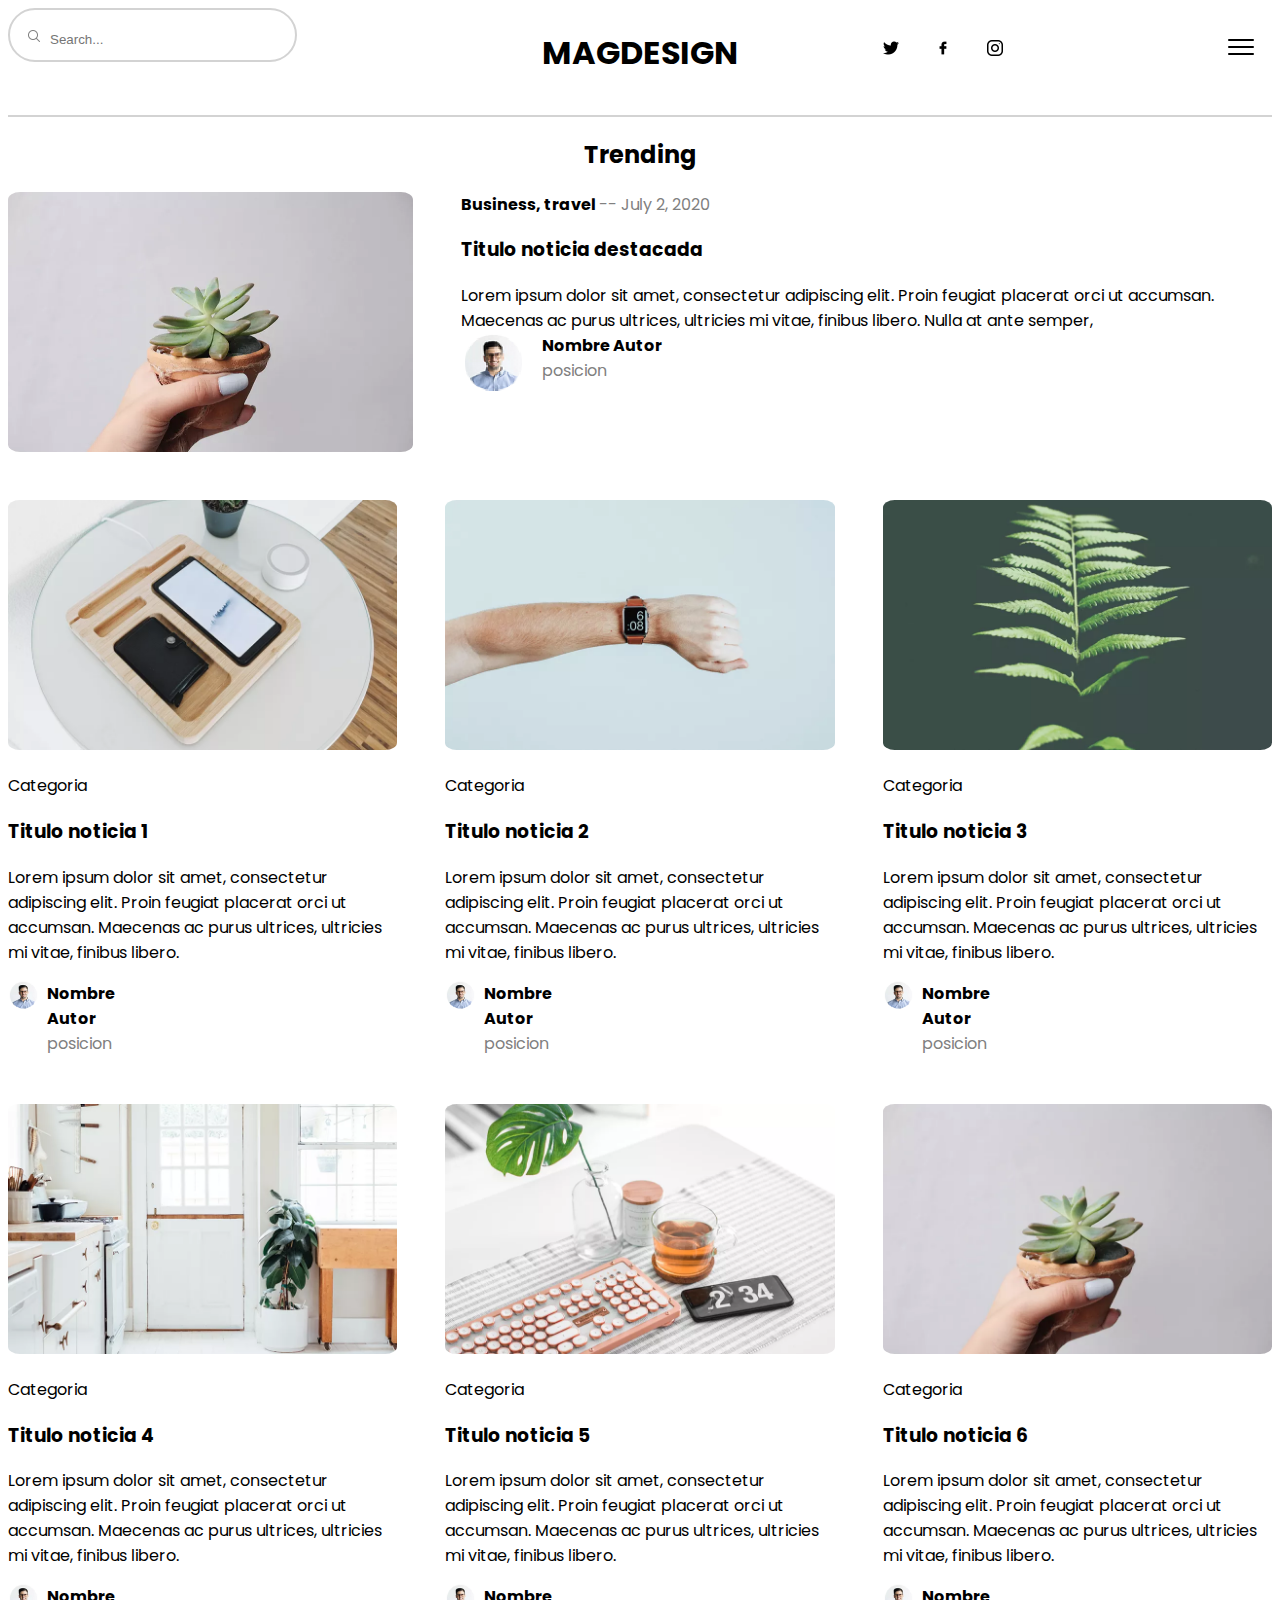
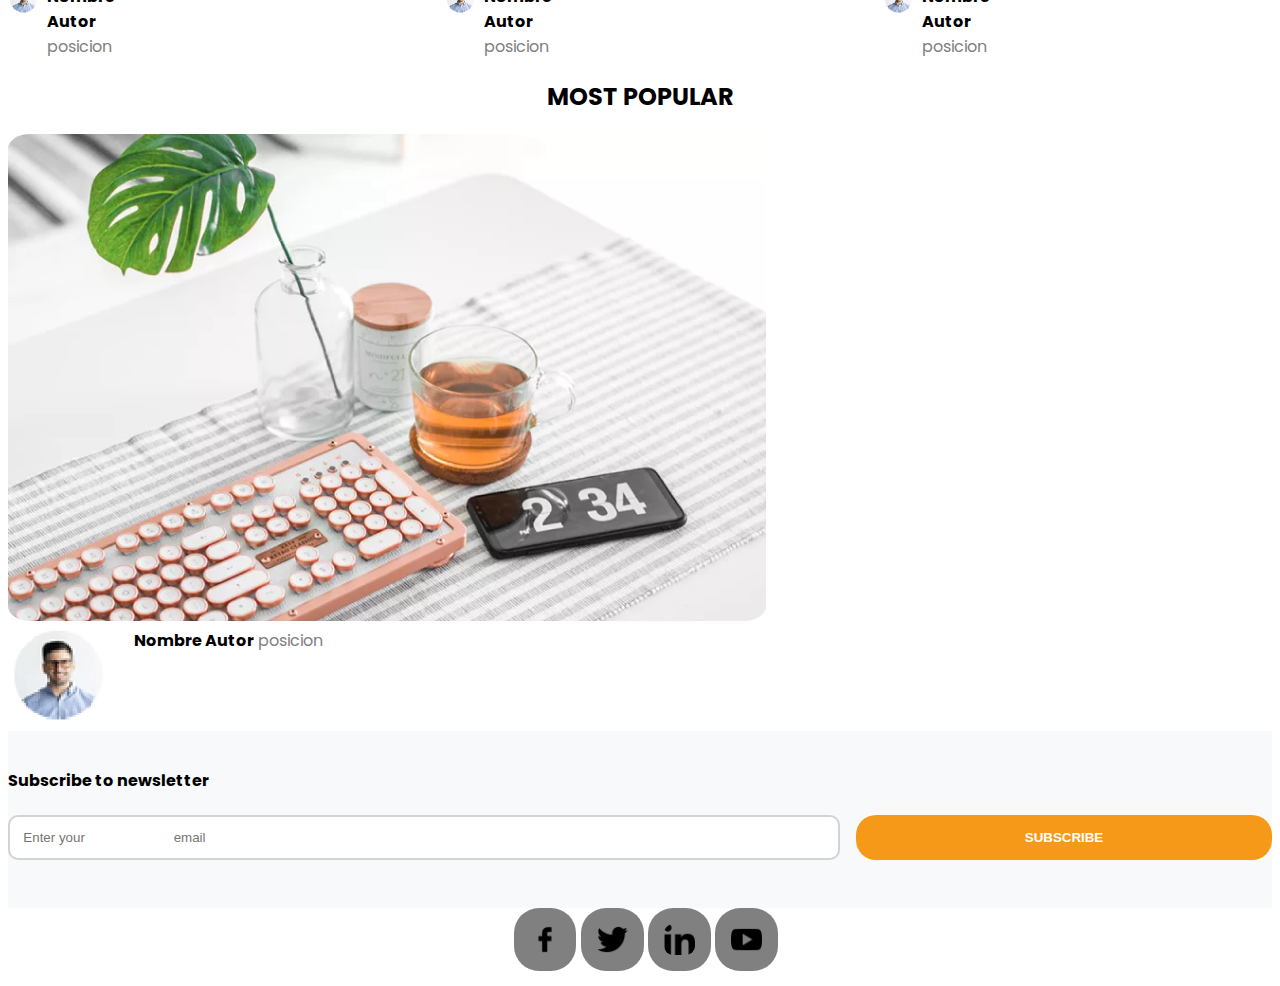
==== periodico.html @ 3c038832 "mod 6" ====
<!DOCTYPE html>
<html lang="es">

    <link rel="stylesheet" href="estilos_periodico.css">
    <head>
        <meta charset="UTF-8">
        <meta http-equiv="X-UA-Compatible" content="IE=edge">
        <meta name="viewport" content="width=device-width, initial-scale=1.0">
        <title>Periodico</title>

    </head>
    <body>
        <!--Barra navegacion-->
        <nav>
            <section class="barra-navegacion">
                <section class="barra-busqueda">
                    <img class="icono-busqueda" src="img/lupa.png">
                    <input type="text" class="entrada-barra-busqeda"
                        placeholder="Search...">
                </section>
                <section>
                    <h1>MAGDESIGN</h1>
                </section>
                <section class="menu">
                    <section>
                        <img class="logos" src="/img/Twitter.png" alt="">

                        <img class="logos" src="img/Facebook.png" alt="">

                        <img class="logos" src="img/Instagram.png" alt="">
                    </section>

                    <img class="menu-burger" src="/img/burger.png" alt="">
                </section>
            </section>
        </nav>

        <main class="contenido-index">
            <!-- noticia destacada -->
            <section class="noticia-trending">
                <h2>Trending</h2>
                <section class="grid-container-trending">

                    <img src="/img/img_2.jpg.jpg"
                        class="imagen-noticia-trending">
                    <article>
                        <label class="categoria-noticia">Business, travel
                        </label>
                        <label class="fecha">-- July 2, 2020</label>
                        <h3>
                            Titulo noticia destacada
                        </h3>
                        <label class="texto-noticia-destacada">
                            Lorem ipsum dolor sit amet, consectetur adipiscing
                            elit.
                            Proin feugiat placerat orci ut accumsan. Maecenas ac
                            purus ultrices,
                            ultricies mi vitae, finibus libero. Nulla at ante
                            semper,
                        </label>

                        <section class="autor">
                            <picture>
                                <img src="/img/autor.png" alt="Imagen-Autor"
                                    class="imagen-autor">
                            </picture>
                            <section>
                                <label class="nombre-autor">Nombre Autor</label>
                                <label class="posicion">posicion</label>
                            </section>
                        </section>

                    </article>


                </section>
            </section>
            <!-- noticias normales -->
            <section class="noticias">

                <article class="articulo-noticia1">
                    <picture>
                        <img src="/img/img_3.jpg.jpg" alt="imagen-noticia"
                            class="imagen-noticia">
                    </picture>
                    <section>
                        <p class="categoria">Categoria</p>
                        <h3>Titulo noticia 1</h3>
                        <p>Lorem ipsum dolor sit amet,
                            consectetur adipiscing elit.
                            Proin feugiat placerat orci ut accumsan.
                            Maecenas ac purus ultrices,
                            ultricies mi vitae,
                            finibus libero.</p> </section>
                    <section class="autor">
                        <picture>
                            <img src="/img/autor.png" alt="Imagen-Autor"
                                class="imagen-autor">
                        </picture>
                        <section>
                            <label class="nombre-autor">Nombre Autor</label>
                            <label class="posicion">posicion</label>
                        </section>
                    </section>
                </article>

                <article class="articulo-noticia2">
                    <picture>
                        <img src="/img/img_4.jpg.jpg" alt="imagen-noticia"
                            class="imagen-noticia">
                    </picture>
                    <section>
                        <p class="categoria">Categoria</p>
                        <h3>Titulo noticia 2</h3>
                        <p>Lorem ipsum dolor sit amet,
                            consectetur adipiscing elit.
                            Proin feugiat placerat orci ut accumsan.
                            Maecenas ac purus ultrices,
                            ultricies mi vitae,
                            finibus libero.</p> </section>
                    <section class="autor">
                        <picture>
                            <img src="/img/autor.png" alt="Imagen-Autor"
                                class="imagen-autor">
                        </picture>
                        <section>
                            <label class="nombre-autor">Nombre Autor</label>
                            <label class="posicion">posicion</label>
                        </section>
                    </section>
                </article>

                <article class="articulo-noticia3">
                    <picture>
                        <img src="/img/img_5.jpg.jpg" alt="imagen-noticia"
                            class="imagen-noticia">
                    </picture>
                    <section>
                        <p class="categoria">Categoria</p>
                        <h3>Titulo noticia 3</h3>
                        <p>Lorem ipsum dolor sit amet,
                            consectetur adipiscing elit.
                            Proin feugiat placerat orci ut accumsan.
                            Maecenas ac purus ultrices,
                            ultricies mi vitae,
                            finibus libero.</p>
                    </section>
                    <section class="autor">
                        <picture>
                            <img src="/img/autor.png" alt="Imagen-Autor"
                                class="imagen-autor">
                        </picture>
                        <section>
                            <label class="nombre-autor">Nombre Autor</label>
                            <label class="posicion">posicion</label>
                        </section>
                    </section>
                </article>

                <article class="articulo-noticia1">
                    <picture>
                        <img src="/img/img_6.jpg.jpg" alt="imagen-noticia"
                            class="imagen-noticia">
                    </picture>
                    <section>
                        <p class="categoria">Categoria</p>
                        <h3>Titulo noticia 4</h3>
                        <p>Lorem ipsum dolor sit amet,
                            consectetur adipiscing elit.
                            Proin feugiat placerat orci ut accumsan.
                            Maecenas ac purus ultrices,
                            ultricies mi vitae,
                            finibus libero.</p> </section>
                    <section class="autor">
                        <picture>
                            <img src="/img/autor.png" alt="Imagen-Autor"
                                class="imagen-autor">
                        </picture>
                        <section>
                            <label class="nombre-autor">Nombre Autor</label>
                            <label class="posicion">posicion</label>
                        </section>
                    </section>
                </article>

                <article class="articulo-noticia2">
                    <picture>
                        <img src="/img/img_7.jpg.jpg" alt="imagen-noticia"
                            class="imagen-noticia">
                    </picture>
                    <section>
                        <p class="categoria">Categoria</p>
                        <h3>Titulo noticia 5</h3>
                        <p>Lorem ipsum dolor sit amet,
                            consectetur adipiscing elit.
                            Proin feugiat placerat orci ut accumsan.
                            Maecenas ac purus ultrices,
                            ultricies mi vitae,
                            finibus libero.</p> </section>
                    <section class="autor">
                        <picture>
                            <img src="/img/autor.png" alt="Imagen-Autor"
                                class="imagen-autor">
                        </picture>
                        <section>
                            <label class="nombre-autor">Nombre Autor</label>
                            <label class="posicion">posicion</label>
                        </section>
                    </section>
                </article>

                <article class="articulo-noticia3">
                    <picture>
                        <img src="/img/img_2.jpg.jpg" alt="imagen-noticia"
                            class="imagen-noticia">
                    </picture>
                    <section>
                        <p class="categoria">Categoria</p>
                        <h3>Titulo noticia 6</h3>
                        <p>Lorem ipsum dolor sit amet,
                            consectetur adipiscing elit.
                            Proin feugiat placerat orci ut accumsan.
                            Maecenas ac purus ultrices,
                            ultricies mi vitae,
                            finibus libero.</p>
                    </section>
                    <section class="autor">
                        <picture>
                            <img src="/img/autor.png" alt="Imagen-Autor"
                                class="imagen-autor">
                        </picture>
                        <section>
                            <label class="nombre-autor">Nombre Autor</label>
                            <label class="posicion">posicion</label>
                        </section>
                    </section>
                </article>



            </section>

            <!--Most Popular post-->
            <section class="publicacion-popular">
                <h2>MOST POPULAR</h2>  
                <img class="imagen-publicacion-popular" src="/img/img_7.jpg.jpg"
                    alt="">
                <section class="autor">
                    <picture>
                        <img src="/img/autor.png" alt="Imagen-Autor"
                            class="imagen-autor">
                    </picture>
                    <section>
                        <label class="nombre-autor">Nombre Autor</label>
                        <label class="posicion">posicion</label>
                    </section>
                </section>
            </section>


            <!--subscripcion-->


        </main>
        <section class="subscripcion">
            <section class="contenido-subscripcion">
                <h4>Subscribe to newsletter</h4>
                <section class="formulario-subscripcion">
                    <input type="email" class="email" placeholder="Enter your
                        email">
                    <input type="submit" class="btSubscripcion"
                        value="SUBSCRIBE">
                </section>
            </section>
        </section>
        <!--pie-->

        <footer>
            <section class="contenido-index">
                <section class="redes-sociales">
                    <picture>
                        <img class="logo-redes" src="/img/Facebook.png" alt="">
                    </picture>
                    <picture>
                        <img class="logo-redes" src="/img/Twitter.png" alt="">
                    </picture>
                    <picture>
                        <img class="logo-redes" src="/img/linkedin.png" alt="">
                    </picture>
                    <picture>
                        <img class="logo-redes" src="/img/youtube.png" alt="">
                    </picture>
                </section>
            </section>
        </footer>
    </body>
</html>
---- estilos_periodico.css ----
@import url('https://fonts.googleapis.com/css?family=Poppins');

body {
    font-family: 'Poppins';
}

.contenido-index {
    max-width: 1320px;
    margin: auto;
}

.grid-container-trending {
    display: grid;
    grid-template-columns: 1fr 2fr;
    gap: 3em;
}

h2 {
    font-weight: bold;
    text-align: center;
}

.imagen-noticia-trending {
    max-width: 100%;
    height: auto;
}

.autor {
    display: grid;
    grid-template-columns: 1fr 2fr;
    width: 30%;
}

.nombre-autor {
    font-weight: bold;
}

.posicion {
    color: grey;
}

.imagen-autor {
    max-width: 80%;
    height: auto;
}

.categoria-noticia {
    font-weight: bold;
}

.fecha {
    color: grey;
}

.noticias {
    display: grid;
    grid-template-columns: repeat(3, 1fr);
    gap: 3em;
    margin-top: 3em;
}

.imagen-noticia {
    width: 100%;
    height: auto;

}

img {
    border-radius: 3%;
}

.imagen-publicacion-popular {
    width: 60%;
    height: auto;
}

.subscripcion {
    background-color: #f8f9fa;
}

.most-popular{
        font-weight: bold;
        padding-top: 2em;
}

.contenido-subscripcion {
    max-width: 1320px;
    margin: auto;
    padding-top: 1em;
    padding-bottom: 3em;
}

.formulario-subscripcion {
    display: grid;
    grid-template-columns: 2fr 1fr;
    gap: 1em;
}

.email {
    border-style: solid;
    border-radius: 10px;
    padding: 1em;
    border-color: lightgray;

}

.btSubscripcion {
    background-color: #f79918;
    border-color: transparent;
    border-radius: 20px;
    color: white;
    font-weight: bold;
}

nav {
    border-bottom: 2px solid lightgray;
    padding-bottom: 1em;

}

.barra-navegacion {
    max-width: 1320px;
    margin: auto;
    display: grid;
    grid-template-columns: 1fr 1fr 1fr;
}

.barra-busqueda {
    border: 2px solid lightgray;
    border-radius: 50px;
    padding: 1em;
    width: 60%;
    height: 20%;
}

.menu {
    display: grid;
    grid-template-columns: 1fr 1fr;
    padding: 1em;
    
}

.logos {
    width: 1em;
    height: auto;
    border-radius: 40%;
    padding: 1em;
}

.menu-burger {
    padding-top: 0.5em;
    margin-left: auto;
}

h1 {
    text-align: center;
}

.entrada-barra-busqeda {
    border-color: transparent;
    width: auto;
}

.icono-busqueda {
    opacity: 50%;
    width: 1em;
    height: auto;
}

.redes-sociales {
    display: grid;
    grid-template-columns: 1fr 1fr 1fr 1fr;
    width: 20%;
    gap: 1em;
    margin: auto;

}

.logo-redes {
    width: 60%;
    height: auto;
    background-color: gray;
    border-radius: 40%;
    padding: 1em;

}

/* responsive */

@media only screen and (max-width: 480px){
 
    .noticias {
        grid-template-columns: repeat(1, 1fr);
    }

    .imagen-publicacion-popular {
        width: 100%;
        height: auto;
    }

    .grid-container-trending {
        display: block;
        gap: 3em;
    }
}
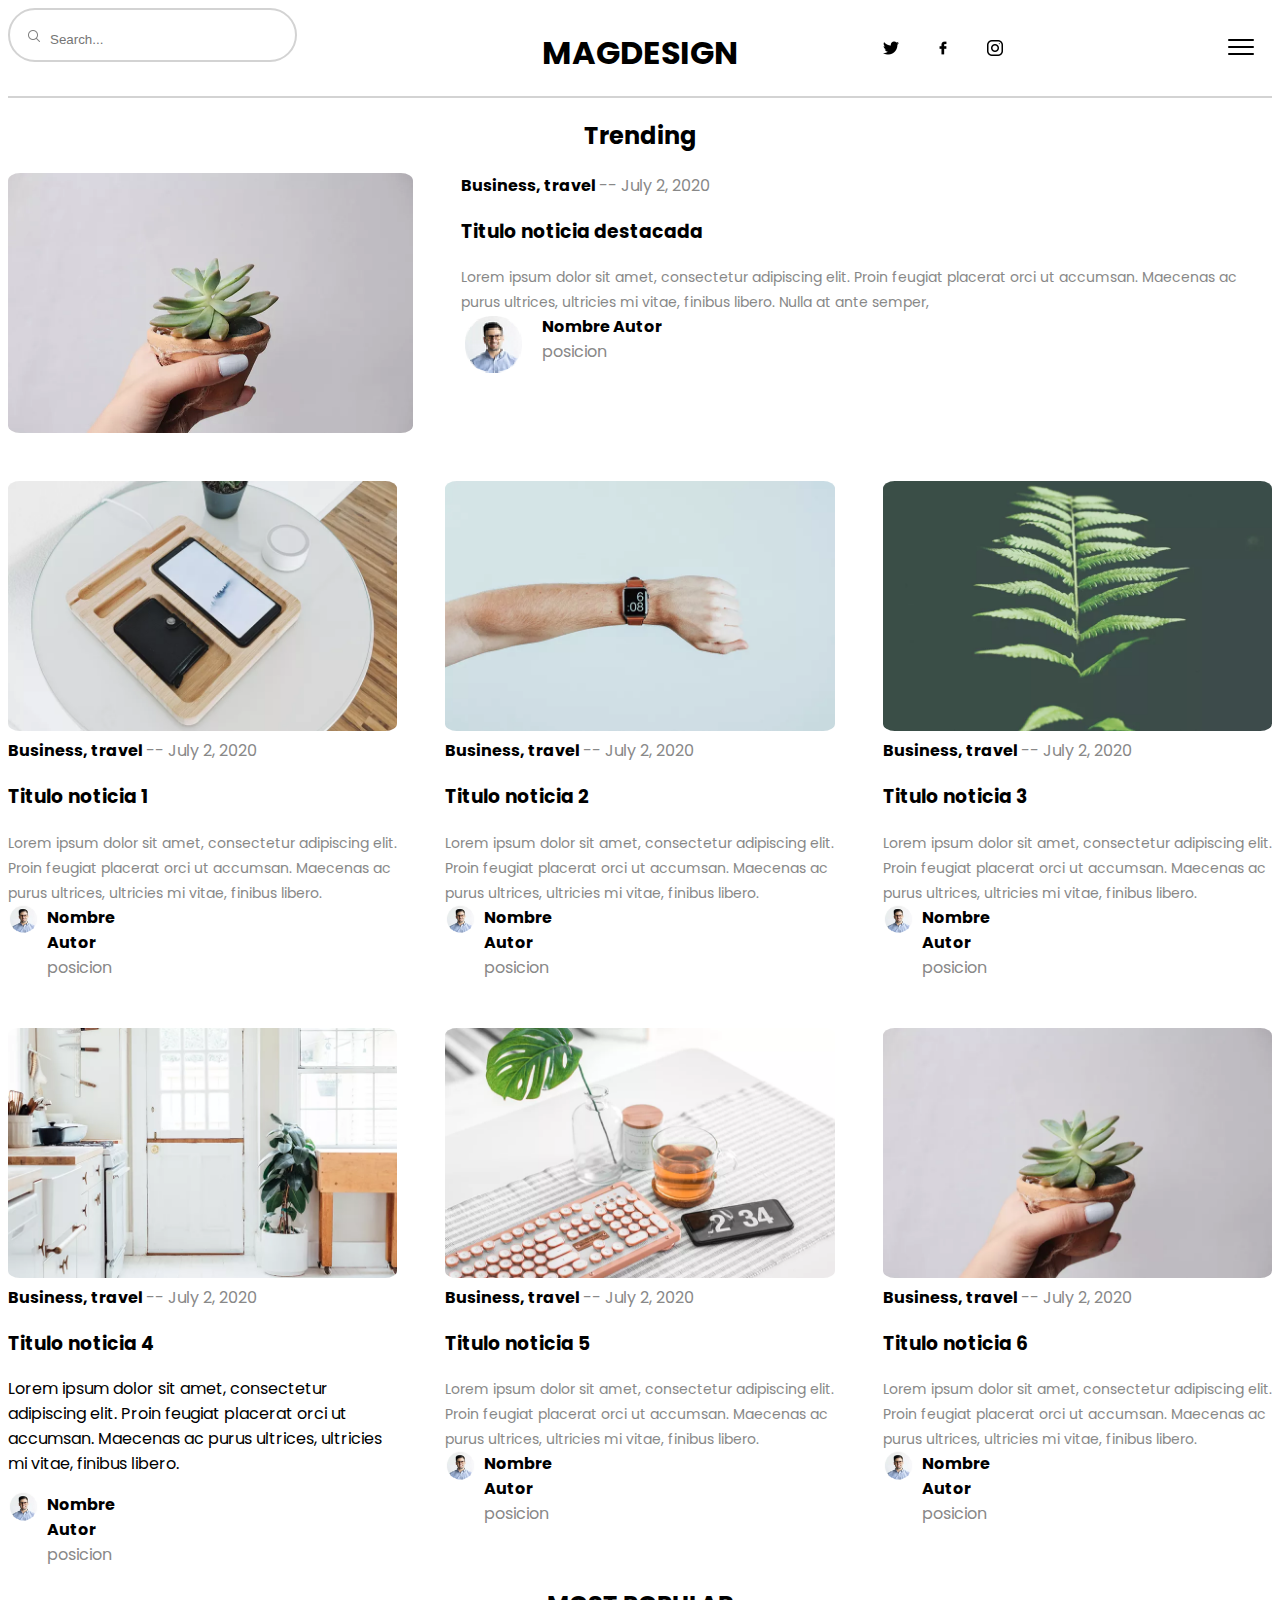
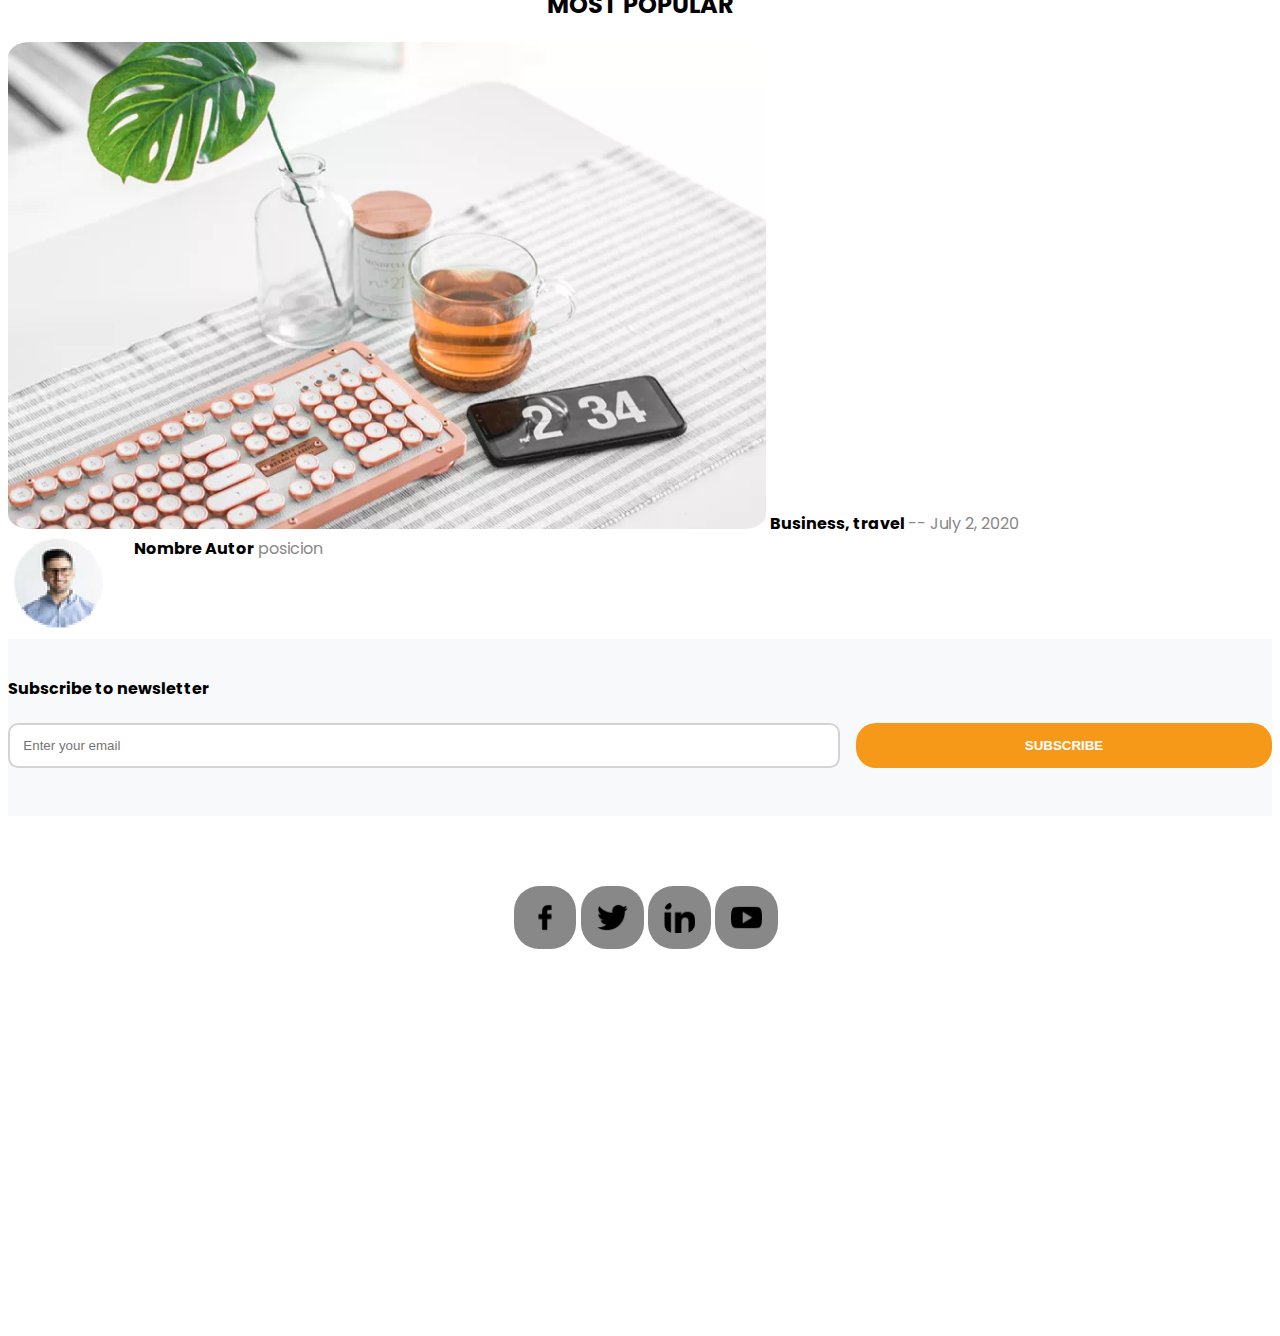
==== commit e016e194: "mod 10" ====
--- a/periodico.html
+++ b/periodico.html
@@ -11,29 +11,48 @@
     </head>
     <body>
         <!--Barra navegacion-->
-        <nav>
-            <section class="barra-navegacion">
-                <section class="barra-busqueda">
-                    <img class="icono-busqueda" src="img/lupa.png">
-                    <input type="text" class="entrada-barra-busqeda"
-                        placeholder="Search...">
-                </section>
-                <section>
-                    <h1>MAGDESIGN</h1>
-                </section>
-                <section class="menu">
-                    <section>
-                        <img class="logos" src="/img/Twitter.png" alt="">
-
-                        <img class="logos" src="img/Facebook.png" alt="">
-
-                        <img class="logos" src="img/Instagram.png" alt="">
-                    </section>
-
-                    <img class="menu-burger" src="/img/burger.png" alt="">
-                </section>
-            </section>
-        </nav>
+
+        
+
+        <header>
+            <nav>
+                <section class="barra-navegacion">
+
+                    <section class="barra-busqueda">
+                        <img class="icono-busqueda" src="img/lupa.png"
+                            alt="barra de
+                            busqueda">
+                        <input type="text" class="entrada-barra-busqeda"
+                            placeholder="Search...">
+                    </section>
+
+                    <section class="titulo-pagina">
+                        <h1 >MAGDESIGN</h1>
+                    </section>
+
+                    <section class="menu">
+                        <section class="redes-sociales-nav">
+
+                            <img class="logos" src="/img/Twitter.png" alt="botón
+                                para ir a Twitter">
+
+                            <img class="logos" src="img/Facebook.png" alt="botón
+                                para ir a Facebook">
+
+                            <img class="logos" src="img/Instagram.png"
+                                alt="botón para ir a Instagram">
+
+                        </section>
+
+                        <img class="menu-burger" src="/img/burger.png"
+                            alt="botón de
+                            menu">
+                    </section>
+                </section>
+
+                
+            </nav>
+        </header>
 
         <main class="contenido-index">
             <!-- noticia destacada -->
@@ -50,7 +69,7 @@
                         <h3>
                             Titulo noticia destacada
                         </h3>
-                        <label class="texto-noticia-destacada">
+                        <label class="cuerpo-noticia">
                             Lorem ipsum dolor sit amet, consectetur adipiscing
                             elit.
                             Proin feugiat placerat orci ut accumsan. Maecenas ac
@@ -78,20 +97,206 @@
             <!-- noticias normales -->
             <section class="noticias">
 
-                <article class="articulo-noticia1">
+                <article class="articulo-noticia">
                     <picture>
                         <img src="/img/img_3.jpg.jpg" alt="imagen-noticia"
                             class="imagen-noticia">
                     </picture>
                     <section>
-                        <p class="categoria">Categoria</p>
+                        <label class="categoria-noticia">Business, travel
+                        </label>
+                        <label class="fecha">-- July 2, 2020</label>
                         <h3>Titulo noticia 1</h3>
-                        <p>Lorem ipsum dolor sit amet,
-                            consectetur adipiscing elit.
-                            Proin feugiat placerat orci ut accumsan.
-                            Maecenas ac purus ultrices,
-                            ultricies mi vitae,
-                            finibus libero.</p> </section>
+                        <label class="cuerpo-noticia">
+                            Lorem ipsum dolor sit amet, consectetur adipiscing
+                            elit.
+                            Proin feugiat placerat orci ut accumsan. Maecenas ac
+                            purus ultrices,
+                            ultricies mi vitae, finibus libero.
+                        </label>
+                        <section class="autor">
+                            <picture>
+                                <img src="/img/autor.png" alt="Imagen-Autor"
+                                    class="imagen-autor">
+                            </picture>
+                            <section>
+                                <label class="nombre-autor">Nombre Autor</label>
+                                <label class="posicion">posicion</label>
+                            </section>
+                        </section>
+                    </article>
+
+                    <article class="articulo-noticia">
+                        <picture>
+                            <img src="/img/img_4.jpg.jpg" alt="imagen-noticia"
+                                class="imagen-noticia">
+                        </picture>
+                        <section>
+                            <label class="categoria-noticia">Business, travel
+                            </label>
+                            <label class="fecha">-- July 2, 2020</label>
+                            <h3>Titulo noticia 2</h3>
+                            <label class="cuerpo-noticia">
+                                Lorem ipsum dolor sit amet, consectetur
+                                adipiscing
+                                elit.
+                                Proin feugiat placerat orci ut accumsan.
+                                Maecenas ac
+                                purus ultrices,
+                                ultricies mi vitae, finibus libero.
+                            </label>
+                        </section>
+                        <section class="autor">
+                            <picture>
+                                <img src="/img/autor.png" alt="Imagen-Autor"
+                                    class="imagen-autor">
+                            </picture>
+                            <section>
+                                <label class="nombre-autor">Nombre Autor</label>
+                                <label class="posicion">posicion</label>
+                            </section>
+                        </section>
+                    </article>
+
+                    <article class="articulo-noticia">
+                        <picture>
+                            <img src="/img/img_5.jpg.jpg" alt="imagen-noticia"
+                                class="imagen-noticia">
+                        </picture>
+                        <section>
+                            <label class="categoria-noticia">Business, travel
+                            </label>
+                            <label class="fecha">-- July 2, 2020</label>
+                            <h3>Titulo noticia 3</h3>
+                            <label class="cuerpo-noticia">
+                                Lorem ipsum dolor sit amet, consectetur
+                                adipiscing
+                                elit.
+                                Proin feugiat placerat orci ut accumsan.
+                                Maecenas ac
+                                purus ultrices,
+                                ultricies mi vitae, finibus libero.
+                            </label>
+                        </section>
+                        <section class="autor">
+                            <picture>
+                                <img src="/img/autor.png" alt="Imagen-Autor"
+                                    class="imagen-autor">
+                            </picture>
+                            <section>
+                                <label class="nombre-autor">Nombre Autor</label>
+                                <label class="posicion">posicion</label>
+                            </section>
+                        </section>
+                    </article>
+
+                    <article class="articulo-noticia">
+                        <picture>
+                            <img src="/img/img_6.jpg.jpg" alt="imagen-noticia"
+                                class="imagen-noticia">
+                        </picture>
+                        <section>
+                            <label class="categoria-noticia">Business, travel
+                            </label>
+                            <label class="fecha">-- July 2, 2020</label>
+                            <h3>Titulo noticia 4</h3>
+                            <p>Lorem ipsum dolor sit amet,
+                                consectetur adipiscing elit.
+                                Proin feugiat placerat orci ut accumsan.
+                                Maecenas ac purus ultrices,
+                                ultricies mi vitae,
+                                finibus libero.</p> </section>
+                        <section class="autor">
+                            <picture>
+                                <img src="/img/autor.png" alt="Imagen-Autor"
+                                    class="imagen-autor">
+                            </picture>
+                            <section>
+                                <label class="nombre-autor">Nombre Autor</label>
+                                <label class="posicion">posicion</label>
+                            </section>
+                        </section>
+                    </article>
+
+                    <article class="articulo-noticia">
+                        <picture>
+                            <img src="/img/img_7.jpg.jpg" alt="imagen-noticia"
+                                class="imagen-noticia">
+                        </picture>
+                        <section>
+                            <label class="categoria-noticia">Business, travel
+                            </label>
+                            <label class="fecha">-- July 2, 2020</label>
+                            <h3>Titulo noticia 5</h3>
+                            <label class="cuerpo-noticia">
+                                Lorem ipsum dolor sit amet, consectetur
+                                adipiscing
+                                elit.
+                                Proin feugiat placerat orci ut accumsan.
+                                Maecenas ac
+                                purus ultrices,
+                                ultricies mi vitae, finibus libero.
+                            </label>
+                        </section>
+                        <section class="autor">
+                            <picture>
+                                <img src="/img/autor.png" alt="Imagen-Autor"
+                                    class="imagen-autor">
+                            </picture>
+                            <section>
+                                <label class="nombre-autor">Nombre Autor</label>
+                                <label class="posicion">posicion</label>
+                            </section>
+                        </section>
+                    </article>
+
+                    <article class="articulo-noticia">
+                        <picture>
+                            <img src="/img/img_2.jpg.jpg" alt="imagen-noticia"
+                                class="imagen-noticia">
+                        </picture>
+                        <section>
+                            <label class="categoria-noticia">Business, travel
+                            </label>
+                            <label class="fecha">-- July 2, 2020</label>
+                            <h3>Titulo noticia 6</h3>
+                            <label class="cuerpo-noticia">
+                                Lorem ipsum dolor sit amet, consectetur
+                                adipiscing
+                                elit.
+                                Proin feugiat placerat orci ut accumsan.
+                                Maecenas ac
+                                purus ultrices,
+                                ultricies mi vitae, finibus libero.
+                            </label>
+                        </section>
+                        <section class="autor">
+                            <picture>
+                                <img src="/img/autor.png" alt="Imagen-Autor"
+                                    class="imagen-autor">
+                            </picture>
+                            <section>
+                                <label class="nombre-autor">Nombre Autor</label>
+                                <label class="posicion">posicion</label>
+                            </section>
+                        </section>
+                    </article>
+
+
+
+                </section>
+
+                <!--Most Popular post-->
+                <section class="publicacion-popular">
+                    <h2>MOST POPULAR</h2>
+                    <img class="imagen-publicacion-popular"
+                        src="/img/img_7.jpg.jpg"
+                        alt="">
+
+                    <label class="categoria-noticia">Business, travel
+                    </label>
+                    <label class="fecha">-- July 2, 2020</label>
+
                     <section class="autor">
                         <picture>
                             <img src="/img/autor.png" alt="Imagen-Autor"
@@ -102,196 +307,47 @@
                             <label class="posicion">posicion</label>
                         </section>
                     </section>
-                </article>
-
-                <article class="articulo-noticia2">
-                    <picture>
-                        <img src="/img/img_4.jpg.jpg" alt="imagen-noticia"
-                            class="imagen-noticia">
-                    </picture>
-                    <section>
-                        <p class="categoria">Categoria</p>
-                        <h3>Titulo noticia 2</h3>
-                        <p>Lorem ipsum dolor sit amet,
-                            consectetur adipiscing elit.
-                            Proin feugiat placerat orci ut accumsan.
-                            Maecenas ac purus ultrices,
-                            ultricies mi vitae,
-                            finibus libero.</p> </section>
-                    <section class="autor">
-                        <picture>
-                            <img src="/img/autor.png" alt="Imagen-Autor"
-                                class="imagen-autor">
-                        </picture>
-                        <section>
-                            <label class="nombre-autor">Nombre Autor</label>
-                            <label class="posicion">posicion</label>
-                        </section>
-                    </section>
-                </article>
-
-                <article class="articulo-noticia3">
-                    <picture>
-                        <img src="/img/img_5.jpg.jpg" alt="imagen-noticia"
-                            class="imagen-noticia">
-                    </picture>
-                    <section>
-                        <p class="categoria">Categoria</p>
-                        <h3>Titulo noticia 3</h3>
-                        <p>Lorem ipsum dolor sit amet,
-                            consectetur adipiscing elit.
-                            Proin feugiat placerat orci ut accumsan.
-                            Maecenas ac purus ultrices,
-                            ultricies mi vitae,
-                            finibus libero.</p>
-                    </section>
-                    <section class="autor">
-                        <picture>
-                            <img src="/img/autor.png" alt="Imagen-Autor"
-                                class="imagen-autor">
-                        </picture>
-                        <section>
-                            <label class="nombre-autor">Nombre Autor</label>
-                            <label class="posicion">posicion</label>
-                        </section>
-                    </section>
-                </article>
-
-                <article class="articulo-noticia1">
-                    <picture>
-                        <img src="/img/img_6.jpg.jpg" alt="imagen-noticia"
-                            class="imagen-noticia">
-                    </picture>
-                    <section>
-                        <p class="categoria">Categoria</p>
-                        <h3>Titulo noticia 4</h3>
-                        <p>Lorem ipsum dolor sit amet,
-                            consectetur adipiscing elit.
-                            Proin feugiat placerat orci ut accumsan.
-                            Maecenas ac purus ultrices,
-                            ultricies mi vitae,
-                            finibus libero.</p> </section>
-                    <section class="autor">
-                        <picture>
-                            <img src="/img/autor.png" alt="Imagen-Autor"
-                                class="imagen-autor">
-                        </picture>
-                        <section>
-                            <label class="nombre-autor">Nombre Autor</label>
-                            <label class="posicion">posicion</label>
-                        </section>
-                    </section>
-                </article>
-
-                <article class="articulo-noticia2">
-                    <picture>
-                        <img src="/img/img_7.jpg.jpg" alt="imagen-noticia"
-                            class="imagen-noticia">
-                    </picture>
-                    <section>
-                        <p class="categoria">Categoria</p>
-                        <h3>Titulo noticia 5</h3>
-                        <p>Lorem ipsum dolor sit amet,
-                            consectetur adipiscing elit.
-                            Proin feugiat placerat orci ut accumsan.
-                            Maecenas ac purus ultrices,
-                            ultricies mi vitae,
-                            finibus libero.</p> </section>
-                    <section class="autor">
-                        <picture>
-                            <img src="/img/autor.png" alt="Imagen-Autor"
-                                class="imagen-autor">
-                        </picture>
-                        <section>
-                            <label class="nombre-autor">Nombre Autor</label>
-                            <label class="posicion">posicion</label>
-                        </section>
-                    </section>
-                </article>
-
-                <article class="articulo-noticia3">
-                    <picture>
-                        <img src="/img/img_2.jpg.jpg" alt="imagen-noticia"
-                            class="imagen-noticia">
-                    </picture>
-                    <section>
-                        <p class="categoria">Categoria</p>
-                        <h3>Titulo noticia 6</h3>
-                        <p>Lorem ipsum dolor sit amet,
-                            consectetur adipiscing elit.
-                            Proin feugiat placerat orci ut accumsan.
-                            Maecenas ac purus ultrices,
-                            ultricies mi vitae,
-                            finibus libero.</p>
-                    </section>
-                    <section class="autor">
-                        <picture>
-                            <img src="/img/autor.png" alt="Imagen-Autor"
-                                class="imagen-autor">
-                        </picture>
-                        <section>
-                            <label class="nombre-autor">Nombre Autor</label>
-                            <label class="posicion">posicion</label>
-                        </section>
-                    </section>
-                </article>
-
-
-
+                </section>
+
+
+                <!--subscripcion-->
+
+
+            </main>
+            <section class="subscripcion">
+                <section class="contenido-subscripcion">
+                    <h4>Subscribe to newsletter</h4>
+                    <section class="formulario-subscripcion">
+                        <input type="email" class="email"
+                            placeholder="Enter your email">
+                        <input type="submit" class="btSubscripcion"
+                            value="SUBSCRIBE">
+                    </section>
+                </section>
             </section>
-
-            <!--Most Popular post-->
-            <section class="publicacion-popular">
-                <h2>MOST POPULAR</h2>  
-                <img class="imagen-publicacion-popular" src="/img/img_7.jpg.jpg"
-                    alt="">
-                <section class="autor">
-                    <picture>
-                        <img src="/img/autor.png" alt="Imagen-Autor"
-                            class="imagen-autor">
-                    </picture>
-                    <section>
-                        <label class="nombre-autor">Nombre Autor</label>
-                        <label class="posicion">posicion</label>
-                    </section>
-                </section>
-            </section>
-
-
-            <!--subscripcion-->
-
-
-        </main>
-        <section class="subscripcion">
-            <section class="contenido-subscripcion">
-                <h4>Subscribe to newsletter</h4>
-                <section class="formulario-subscripcion">
-                    <input type="email" class="email" placeholder="Enter your
-                        email">
-                    <input type="submit" class="btSubscripcion"
-                        value="SUBSCRIBE">
-                </section>
-            </section>
-        </section>
-        <!--pie-->
-
-        <footer>
-            <section class="contenido-index">
-                <section class="redes-sociales">
-                    <picture>
-                        <img class="logo-redes" src="/img/Facebook.png" alt="">
-                    </picture>
-                    <picture>
-                        <img class="logo-redes" src="/img/Twitter.png" alt="">
-                    </picture>
-                    <picture>
-                        <img class="logo-redes" src="/img/linkedin.png" alt="">
-                    </picture>
-                    <picture>
-                        <img class="logo-redes" src="/img/youtube.png" alt="">
-                    </picture>
-                </section>
-            </section>
-        </footer>
-    </body>
-</html>+            <!--pie-->
+
+            <footer>
+                <section class="contenido-index">
+                    <section class="redes-sociales">
+                        <picture>
+                            <img class="logo-redes" src="/img/Facebook.png"
+                                alt="">
+                        </picture>
+                        <picture>
+                            <img class="logo-redes" src="/img/Twitter.png"
+                                alt="">
+                        </picture>
+                        <picture>
+                            <img class="logo-redes" src="/img/linkedin.png"
+                                alt="">
+                        </picture>
+                        <picture>
+                            <img class="logo-redes" src="/img/youtube.png"
+                                alt="">
+                        </picture>
+                    </section>
+                </section>
+            </footer>
+        </body>
+    </html>--- a/estilos_periodico.css
+++ b/estilos_periodico.css
@@ -2,6 +2,24 @@
 
 body {
     font-family: 'Poppins';
+}
+
+h1 {
+    text-align: center;
+}
+
+h2 {
+    font-weight: bold;
+    text-align: center;
+}
+
+img {
+    border-radius: 3%;
+}
+
+.cuerpo-noticia {
+    font-size: 14px;
+    color: #888;
 }
 
 .contenido-index {
@@ -15,9 +33,59 @@
     gap: 3em;
 }
 
-h2 {
-    font-weight: bold;
-    text-align: center;
+header {
+    height: 80px;
+    border-bottom: 2px solid lightgray;
+    padding-bottom: 0.5em;
+}
+
+
+
+.barra-navegacion {
+    max-width: 1320px;
+    margin: auto;
+    display: grid;
+    grid-template-columns: 1fr 1fr 1fr;
+}
+
+.barra-busqueda {
+    border: 2px solid lightgray;
+    border-radius: 50px;
+    padding: 1em;
+    width: 60%;
+    height: 20%;
+}
+
+.entrada-barra-busqeda {
+    border-color: transparent;
+    width: auto;
+}
+
+.menu {
+    display: grid;
+    grid-template-columns: 1fr 1fr;
+    padding: 1em;
+
+}
+
+.logos {
+    width: 1em;
+    height: auto;
+    border-radius: 40%;
+    padding: 1em;
+}
+
+.icono-busqueda {
+    opacity: 50%;
+    width: 1em;
+    height: auto;
+}
+
+
+
+.menu-burger {
+    padding-top: 0.5em;
+    margin-left: auto;
 }
 
 .imagen-noticia-trending {
@@ -36,7 +104,7 @@
 }
 
 .posicion {
-    color: grey;
+    color: #888;
 }
 
 .imagen-autor {
@@ -49,7 +117,7 @@
 }
 
 .fecha {
-    color: grey;
+    color: #888;
 }
 
 .noticias {
@@ -59,16 +127,16 @@
     margin-top: 3em;
 }
 
+.articulo-noticia {
+    /*height: 180px;*/
+}
+
 .imagen-noticia {
     width: 100%;
     height: auto;
 
 }
 
-img {
-    border-radius: 3%;
-}
-
 .imagen-publicacion-popular {
     width: 60%;
     height: auto;
@@ -78,9 +146,9 @@
     background-color: #f8f9fa;
 }
 
-.most-popular{
-        font-weight: bold;
-        padding-top: 2em;
+.most-popular {
+    font-weight: bold;
+    padding-top: 2em;
 }
 
 .contenido-subscripcion {
@@ -112,59 +180,10 @@
     font-weight: bold;
 }
 
-nav {
-    border-bottom: 2px solid lightgray;
-    padding-bottom: 1em;
-
-}
-
-.barra-navegacion {
-    max-width: 1320px;
-    margin: auto;
-    display: grid;
-    grid-template-columns: 1fr 1fr 1fr;
-}
-
-.barra-busqueda {
-    border: 2px solid lightgray;
-    border-radius: 50px;
-    padding: 1em;
-    width: 60%;
-    height: 20%;
-}
-
-.menu {
-    display: grid;
-    grid-template-columns: 1fr 1fr;
-    padding: 1em;
-    
-}
-
-.logos {
-    width: 1em;
-    height: auto;
-    border-radius: 40%;
-    padding: 1em;
-}
-
-.menu-burger {
-    padding-top: 0.5em;
-    margin-left: auto;
-}
-
-h1 {
-    text-align: center;
-}
-
-.entrada-barra-busqeda {
-    border-color: transparent;
-    width: auto;
-}
-
-.icono-busqueda {
-    opacity: 50%;
-    width: 1em;
-    height: auto;
+footer {
+    height: 380px;
+    margin-top: 70px;
+    margin-bottom: 70px;
 }
 
 .redes-sociales {
@@ -179,16 +198,30 @@
 .logo-redes {
     width: 60%;
     height: auto;
-    background-color: gray;
+    background-color: #888;
     border-radius: 40%;
     padding: 1em;
 
 }
 
+
 /* responsive */
 
-@media only screen and (max-width: 480px){
- 
+@media only screen and (max-width: 480px) {
+
+
+
+    h2 {
+        font-size: 40px;
+        font-weight: 700;
+    }
+
+    h3 {
+        font-size: 18px;
+        font-weight: 700px;
+        color: #222;
+    }
+
     .noticias {
         grid-template-columns: repeat(1, 1fr);
     }
@@ -202,4 +235,92 @@
         display: block;
         gap: 3em;
     }
+
+    header {
+        border-bottom: 2px solid lightgray;
+        padding-bottom: 0.5em;
+        height: auto;
+    }
+
+
+
+    .barra-navegacion {
+        margin: auto;
+        display: grid;
+        grid-template-columns: 1fr;
+    }
+
+    .barra-busqueda:nth-child(1) {
+        order: 3;
+    }
+
+    .barra-busqueda {
+        border: 2px solid lightgray;
+        border-radius: 50px;
+        padding: 1em;
+        width: 90%;
+        height: 20%;
+
+        
+    }
+
+    .titulo-pagina:nth-child(2) {
+        order: 1;
+    }
+
+    .titulo-pagina {
+        
+    }
+
+    .menu:nth-child(3) {
+        order: 2;
+    }
+
+    .menu {
+        display: grid;
+        grid-template-columns: 1fr 1fr;
+        padding: 1em;
+
+        
+    }
+
+    .redes-sociales-nav{
+        display: grid;
+        grid-template-columns: 1fr 1fr 1fr ;
+    }
+
+
+
+    .entrada-barra-busqeda {
+        border-color: transparent;
+        width: 60%;
+    }
+    
+    .logos {
+        width: 1em;
+        height: auto;
+        border-radius: 40%;
+        padding: 1em;
+    }
+
+    .icono-busqueda {
+        opacity: 50%;
+        width: 1em;
+        height: auto;
+    }
+
+    .menu-burger {
+        padding-top: 0.5em;
+        margin-left: auto;
+    }
+
+
+    .redes-sociales {
+        display: grid;
+        grid-template-columns: 1fr 1fr 1fr 1fr;
+        width: 20%;
+        gap: 2em;
+        margin: 10%;
+    
+    }
 }